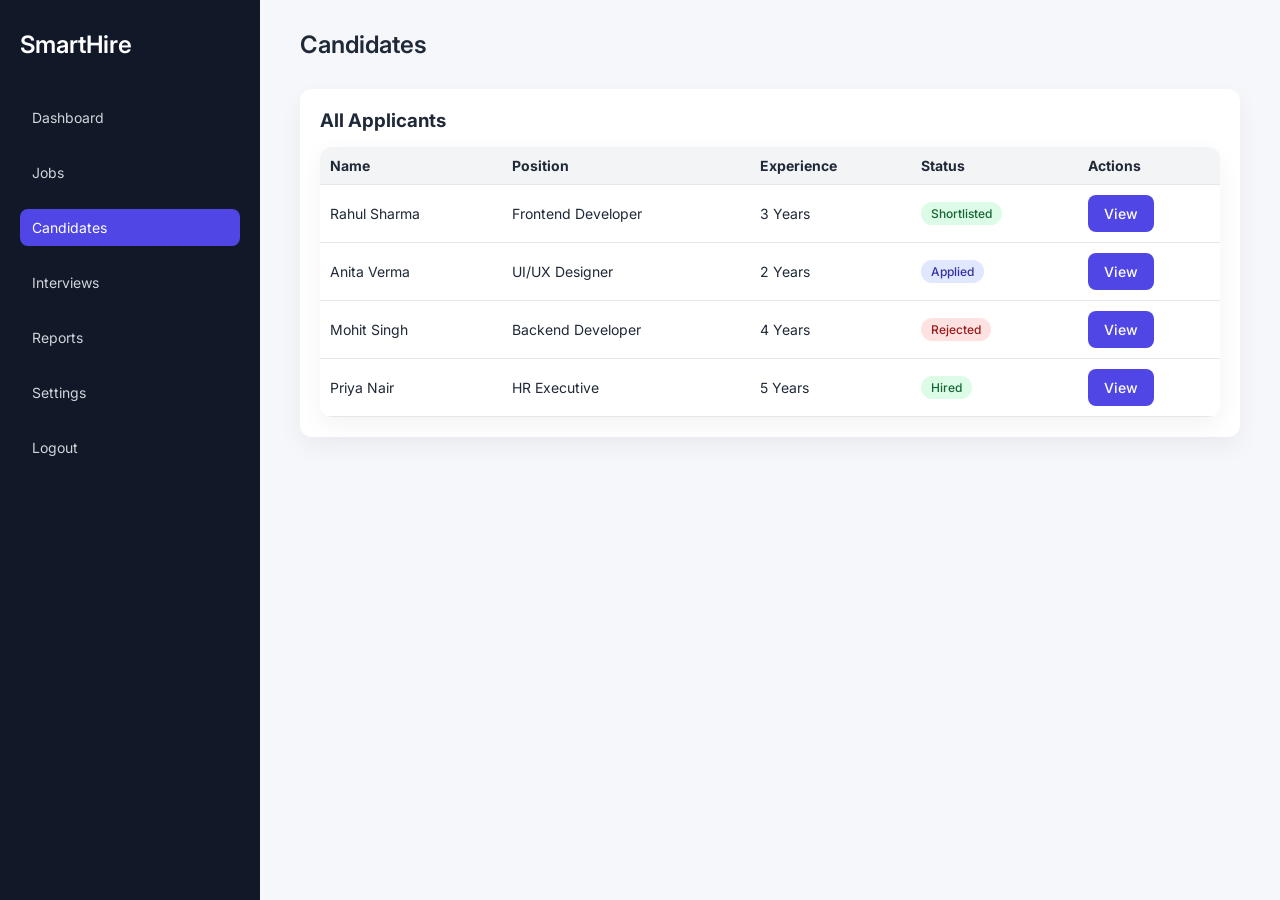
==== candidates.html @ 8ff3d331 "Initial commit - SmartHire Enterprise UI" ====
<!DOCTYPE html>
<html>
<head>
    <title>Candidates - SmartHire Enterprise</title>
    <link rel="stylesheet" href="css/style.css">
</head>
<body>

<div class="dashboard-layout">

    <!-- SIDEBAR -->
    <div class="sidebar">
        <h2>SmartHire</h2>

        <ul>
            <li><a href="dashboard.html">Dashboard</a></li>
            <li><a href="jobs.html">Jobs</a></li>
            <li><a href="candidates.html" class="active">Candidates</a></li>
            <li><a href="interviews.html">Interviews</a></li>
            <li><a href="reports.html">Reports</a></li>
            <li><a href="settings.html">Settings</a></li>
            <li><a href="index.html">Logout</a></li>
        </ul>
    </div>

    <!-- MAIN -->
    <div class="main-content">

        <div class="topbar">
            <h2>Candidates</h2>
        </div>

        <div class="table-card">
            <h3>All Applicants</h3>

            <table>
                <tr>
                    <th>Name</th>
                    <th>Position</th>
                    <th>Experience</th>
                    <th>Status</th>
                    <th>Actions</th>
                </tr>

                <tr>
                    <td>Rahul Sharma</td>
                    <td>Frontend Developer</td>
                    <td>3 Years</td>
                    <td><span class="status-tag status-open">Shortlisted</span></td>
                    <td>
                        <button class="add-job-btn">View</button>
                    </td>
                </tr>

                <tr>
                    <td>Anita Verma</td>
                    <td>UI/UX Designer</td>
                    <td>2 Years</td>
                    <td><span class="status-tag status-draft">Applied</span></td>
                    <td>
                        <button class="add-job-btn">View</button>
                    </td>
                </tr>

                <tr>
                    <td>Mohit Singh</td>
                    <td>Backend Developer</td>
                    <td>4 Years</td>
                    <td><span class="status-tag status-closed">Rejected</span></td>
                    <td>
                        <button class="add-job-btn">View</button>
                    </td>
                </tr>

                <tr>
                    <td>Priya Nair</td>
                    <td>HR Executive</td>
                    <td>5 Years</td>
                    <td><span class="status-tag status-open">Hired</span></td>
                    <td>
                        <button class="add-job-btn">View</button>
                    </td>
                </tr>

            </table>
        </div>

    </div>

</div>

</body>
</html>
---- css/style.css ----
@import url('https://fonts.googleapis.com/css2?family=Inter:wght@400;500;600;700&display=swap');

*{
    margin:0;
    padding:0;
    box-sizing:border-box;
    font-family:'Inter',sans-serif;
}

body{
    background:#f5f7fa;
    color:#1f2937;
}

/* LOGIN */
.login-wrapper{
    height:100vh;
    display:flex;
    justify-content:center;
    align-items:center;
}

.login-card{
    width:380px;
    background:#fff;
    padding:40px;
    border-radius:12px;
    box-shadow:0 15px 40px rgba(0,0,0,0.08);
}

.login-card h2{
    margin-bottom:25px;
    text-align:center;
}

.login-card input{
    width:100%;
    padding:12px;
    margin-bottom:15px;
    border:1px solid #e5e7eb;
    border-radius:8px;
}

.login-card .row{
    display:flex;
    justify-content:space-between;
    font-size:13px;
    margin-bottom:15px;
}

.login-card button{
    width:100%;
    padding:12px;
    background:#4f46e5;
    color:white;
    border:none;
    border-radius:8px;
    cursor:pointer;
    font-weight:600;
}

.login-card button:hover{
    background:#4338ca;
}
/* ===== LOGIN PAGE ===== */

.login-body{
    margin:0;
    font-family: 'Poppins', sans-serif;
    background:#f3f4f6;
    display:flex;
    justify-content:center;
    align-items:center;
    height:100vh;
}

.login-container{
    width:100%;
    max-width:400px;
}

.login-card{
    background:white;
    padding:40px;
    border-radius:12px;
    box-shadow:0 15px 35px rgba(0,0,0,0.08);
}

.logo{
    text-align:center;
    margin-bottom:5px;
}

.subtitle{
    text-align:center;
    color:#6b7280;
    font-size:14px;
    margin-bottom:30px;
}

.login-options{
    display:flex;
    justify-content:space-between;
    font-size:13px;
    margin-bottom:20px;
}

.login-options a{
    text-decoration:none;
    color:#4f46e5;
}

.login-btn{
    width:100%;
    background:#4f46e5;
    color:white;
    padding:12px;
    border:none;
    border-radius:8px;
    cursor:pointer;
    font-weight:600;
}
/* LAYOUT */
.layout{
    display:flex;
    min-height:100vh;
}

/* SIDEBAR */
.sidebar{
    width:250px;
    background:#111827;
    color:white;
    padding:25px;
}

.sidebar h2{
    margin-bottom:40px;
}

.sidebar ul{
    list-style:none;
}

.sidebar ul li{
    margin-bottom:15px;
}

.sidebar ul li a{
    text-decoration:none;
    color:#d1d5db;
    padding:10px;
    display:block;
    border-radius:8px;
}

.sidebar ul li a:hover,
.sidebar ul li a.active{
    background:#4f46e5;
    color:white;
}

/* MAIN */
.main{
    flex:1;
    padding:25px 40px;
}

/* TOPBAR */
.topbar{
    display:flex;
    justify-content:space-between;
    align-items:center;
    margin-bottom:25px;
}

.search-bar input{
    padding:8px 12px;
    border:1px solid #e5e7eb;
    border-radius:6px;
}

/* CARDS */
.cards{
    display:grid;
    grid-template-columns:repeat(4,1fr);
    gap:20px;
    margin-bottom:30px;
}

.card{
    background:white;
    padding:20px;
    border-radius:12px;
    box-shadow:0 8px 25px rgba(0,0,0,0.05);
}

.card h4{
    font-size:14px;
    color:#6b7280;
}

.card p{
    font-size:30px;
    font-weight:700;
}

/* TABLE */
table{
    width:100%;
    border-collapse:collapse;
    background:white;
    border-radius:12px;
    overflow:hidden;
    box-shadow:0 8px 25px rgba(0,0,0,0.05);
}

table th, table td{
    padding:14px;
    text-align:left;
}

table th{
    background:#f3f4f6;
}

table tr{
    border-bottom:1px solid #e5e7eb;
}

/* STATUS */
.status{
    padding:6px 12px;
    border-radius:20px;
    font-size:12px;
    color:white;
}

.open{background:#10b981;}
.closed{background:#ef4444;}
.draft{background:#9ca3af;}
.shortlisted{background:#3b82f6;}
.rejected{background:#f59e0b;}
.hired{background:#10b981;}

/* JOB GRID */
.job-grid{
    display:grid;
    grid-template-columns:repeat(3,1fr);
    gap:20px;
}

.job-card{
    background:white;
    padding:20px;
    border-radius:12px;
    box-shadow:0 8px 20px rgba(0,0,0,0.05);
}

.job-card h3{
    margin-bottom:10px;
}

/* INTERVIEW GRID */
.interview-grid{
    display:grid;
    grid-template-columns:repeat(2,1fr);
    gap:20px;
}

.interview-card{
    background:white;
    padding:20px;
    border-radius:12px;
    box-shadow:0 8px 20px rgba(0,0,0,0.05);
}

/* REPORT BARS */
.bar{
    height:12px;
    background:#e5e7eb;
    border-radius:20px;
    margin-bottom:15px;
}

.bar-fill{
    height:100%;
    background:#4f46e5;
    border-radius:20px;
}

/* RESPONSIVE */
@media(max-width:1024px){
    .cards{grid-template-columns:repeat(2,1fr);}
    .job-grid{grid-template-columns:repeat(2,1fr);}
}

@media(max-width:768px){
    .sidebar{display:none;}
    .cards{grid-template-columns:1fr;}
    .job-grid{grid-template-columns:1fr;}
    .interview-grid{grid-template-columns:1fr;}
}
/* ===== DASHBOARD LAYOUT ===== */

.dashboard-layout{
    display:flex;
    min-height:100vh;
}

/* SIDEBAR */
.sidebar{
    width:260px;
    background:#111827;
    color:white;
    padding:30px 20px;
}

.sidebar h2{
    margin-bottom:40px;
    font-weight:600;
}

.sidebar ul{
    list-style:none;
}

.sidebar ul li{
    margin-bottom:18px;
}

.sidebar ul li a{
    text-decoration:none;
    color:#d1d5db;
    padding:10px 12px;
    display:block;
    border-radius:8px;
    font-size:14px;
    transition:0.3s;
}

.sidebar ul li a:hover,
.sidebar ul li a.active{
    background:#4f46e5;
    color:white;
}

/* MAIN AREA */
.main-content{
    flex:1;
    padding:30px 40px;
    background:#f5f7fa;
}

/* TOPBAR */
.topbar{
    display:flex;
    justify-content:space-between;
    align-items:center;
    margin-bottom:30px;
}

.topbar h2{
    font-weight:600;
}

.search-box input{
    padding:8px 12px;
    border:1px solid #e5e7eb;
    border-radius:6px;
}

.profile-area{
    font-size:14px;
    color:#6b7280;
}
/* ===== DASHBOARD CONTENT ===== */

.stats-grid{
    display:grid;
    grid-template-columns:repeat(4, 1fr);
    gap:20px;
    margin-bottom:30px;
}

.stat-card{
    background:white;
    padding:20px;
    border-radius:12px;
    box-shadow:0 10px 25px rgba(0,0,0,0.05);
}

.stat-card h4{
    font-size:14px;
    color:#6b7280;
    margin-bottom:8px;
}

.stat-card h2{
    font-weight:600;
    color:#111827;
}

/* TABLE */

.table-card{
    background:white;
    padding:20px;
    border-radius:12px;
    box-shadow:0 10px 25px rgba(0,0,0,0.05);
    margin-bottom:30px;
}

.table-card h3{
    margin-bottom:15px;
}

table{
    width:100%;
    border-collapse:collapse;
    font-size:14px;
}

table th{
    text-align:left;
    padding:10px;
    background:#f3f4f6;
}

table td{
    padding:10px;
    border-bottom:1px solid #e5e7eb;
}

/* PIPELINE */

.pipeline{
    background:white;
    padding:20px;
    border-radius:12px;
    box-shadow:0 10px 25px rgba(0,0,0,0.05);
}

.pipeline h3{
    margin-bottom:20px;
}

.pipeline-steps{
    display:flex;
    gap:15px;
}

.step{
    flex:1;
    background:#f3f4f6;
    padding:15px;
    border-radius:10px;
    text-align:center;
}

.step h4{
    font-size:13px;
    margin-bottom:6px;
}

.step p{
    font-weight:600;
}
/* ===== JOBS PAGE ===== */

.jobs-header{
    display:flex;
    justify-content:space-between;
    align-items:center;
    margin-bottom:25px;
}

.add-job-btn{
    background:#4f46e5;
    color:white;
    padding:10px 16px;
    border:none;
    border-radius:8px;
    cursor:pointer;
    font-size:14px;
    font-weight:500;
}

.add-job-btn:hover{
    background:#4338ca;
}

.jobs-grid{
    display:grid;
    grid-template-columns:repeat(3, 1fr);
    gap:20px;
}

.job-card{
    background:white;
    padding:20px;
    border-radius:12px;
    box-shadow:0 10px 25px rgba(0,0,0,0.05);
}

.job-card h3{
    margin-bottom:8px;
    font-size:16px;
}

.job-card p{
    font-size:13px;
    color:#6b7280;
    margin-bottom:10px;
}

.status-tag{
    display:inline-block;
    padding:4px 10px;
    border-radius:20px;
    font-size:12px;
    font-weight:500;
}

.status-open{
    background:#dcfce7;
    color:#166534;
}

.status-closed{
    background:#fee2e2;
    color:#991b1b;
}

.status-draft{
    background:#e0e7ff;
    color:#3730a3;
}

.job-footer{
    margin-top:15px;
    font-size:13px;
    color:#374151;
}
/* ===== MODAL ===== */

.modal-toggle{
    display:none;
}

.modal{
    position:fixed;
    top:0;
    left:0;
    width:100%;
    height:100%;
    background:rgba(0,0,0,0.5);
    display:flex;
    justify-content:center;
    align-items:center;
    opacity:0;
    pointer-events:none;
    transition:0.3s;
}

.modal-content{
    background:white;
    width:450px;
    padding:25px;
    border-radius:12px;
}

.modal-content h3{
    margin-bottom:15px;
}

.modal-content input,
.modal-content select{
    width:100%;
    padding:10px;
    margin-bottom:12px;
    border:1px solid #e5e7eb;
    border-radius:6px;
}

.modal-content button{
    background:#4f46e5;
    color:white;
    padding:10px 14px;
    border:none;
    border-radius:6px;
    cursor:pointer;
}

.modal-toggle:checked + .modal{
    opacity:1;
    pointer-events:auto;
}
/* ===== INTERVIEWS PAGE ===== */

.interview-grid{
    display:grid;
    grid-template-columns:repeat(3, 1fr);
    gap:20px;
}

.interview-card{
    background:white;
    padding:20px;
    border-radius:12px;
    box-shadow:0 10px 25px rgba(0,0,0,0.05);
}

.interview-card h3{
    font-size:16px;
    margin-bottom:8px;
}

.interview-card p{
    font-size:13px;
    color:#6b7280;
    margin-bottom:6px;
}

.interview-date{
    margin-top:12px;
    font-weight:600;
    color:#111827;
}

.schedule-btn{
    margin-top:25px;
    background:#4f46e5;
    color:white;
    padding:10px 16px;
    border:none;
    border-radius:8px;
    cursor:pointer;
    font-size:14px;
}
/* ===== REPORTS PAGE ===== */

.report-grid{
    display:grid;
    grid-template-columns:repeat(3, 1fr);
    gap:20px;
    margin-bottom:30px;
}

.report-card{
    background:white;
    padding:20px;
    border-radius:12px;
    box-shadow:0 10px 25px rgba(0,0,0,0.05);
}

.report-card h4{
    font-size:14px;
    color:#6b7280;
    margin-bottom:10px;
}

.report-card h2{
    font-size:28px;
    font-weight:700;
}

.chart-card{
    background:white;
    padding:20px;
    border-radius:12px;
    box-shadow:0 10px 25px rgba(0,0,0,0.05);
}

.chart-card h3{
    margin-bottom:20px;
}

.chart-bar{
    margin-bottom:15px;
}

.chart-bar span{
    display:block;
    font-size:13px;
    margin-bottom:5px;
}

.bar-bg{
    height:12px;
    background:#e5e7eb;
    border-radius:20px;
}

.bar-fill{
    height:100%;
    background:#4f46e5;
    border-radius:20px;
}
/* ===== SETTINGS PAGE ===== */

.settings-container{
    display:grid;
    grid-template-columns: 250px 1fr;
    gap:30px;
}

.settings-menu{
    background:white;
    padding:20px;
    border-radius:12px;
    box-shadow:0 10px 25px rgba(0,0,0,0.05);
}

.settings-menu ul{
    list-style:none;
}

.settings-menu li{
    margin-bottom:15px;
}

.settings-menu a{
    text-decoration:none;
    color:#374151;
    font-size:14px;
}

.settings-menu a.active{
    font-weight:600;
    color:#4f46e5;
}

.settings-content{
    background:white;
    padding:30px;
    border-radius:12px;
    box-shadow:0 10px 25px rgba(0,0,0,0.05);
}

.settings-content h3{
    margin-bottom:20px;
}

.form-group{
    margin-bottom:20px;
}

.form-group label{
    display:block;
    font-size:14px;
    margin-bottom:6px;
    color:#6b7280;
}

.form-group input,
.form-group select{
    width:100%;
    padding:10px;
    border:1px solid #d1d5db;
    border-radius:8px;
    font-size:14px;
}

.save-btn{
    background:#4f46e5;
    color:white;
    padding:10px 20px;
    border:none;
    border-radius:8px;
    cursor:pointer;
}
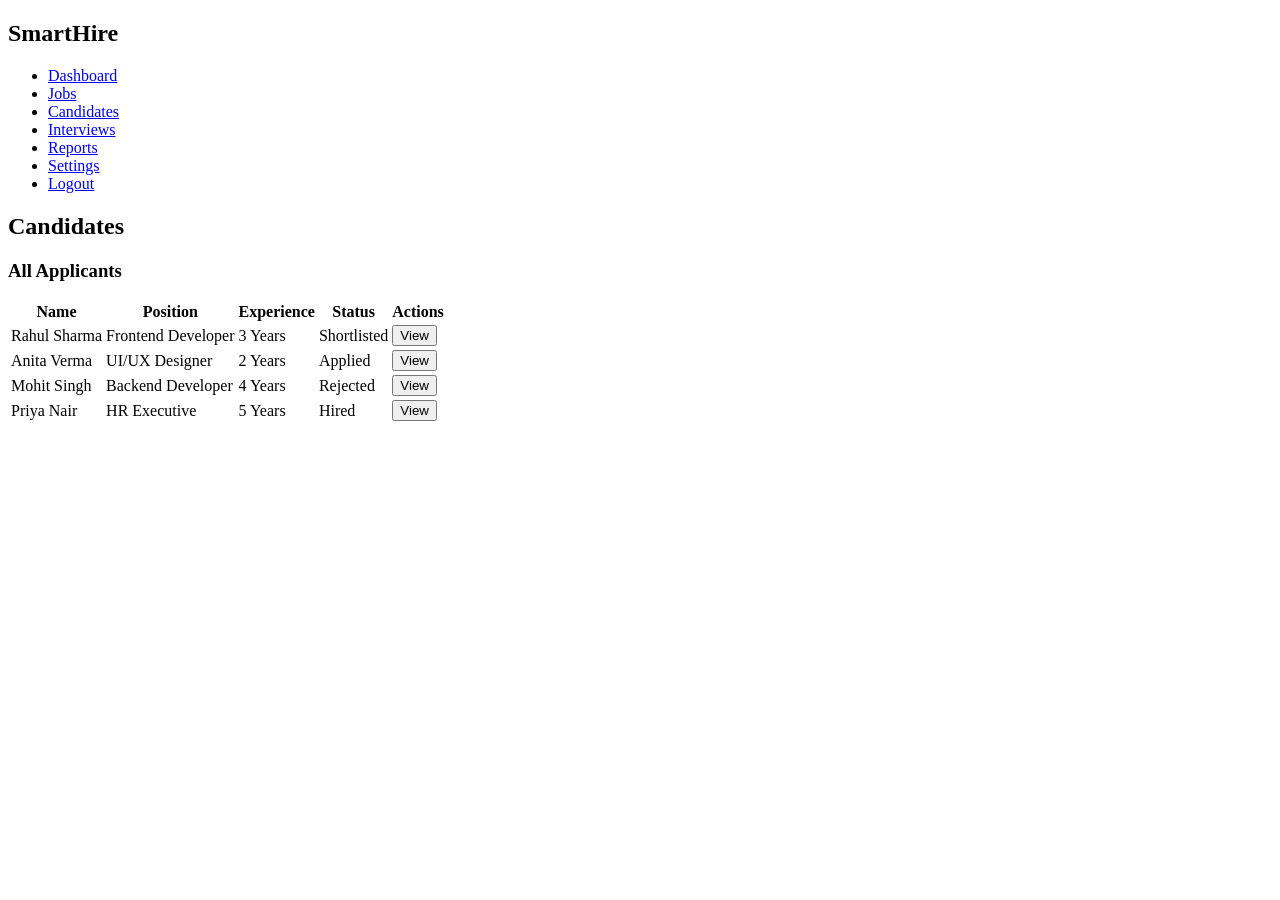
==== commit d54d83fe: "Add files via upload" ====
--- a/candidates.html
+++ b/candidates.html
@@ -1,93 +1,93 @@
-<!DOCTYPE html>
-<html>
-<head>
-    <title>Candidates - SmartHire Enterprise</title>
-    <link rel="stylesheet" href="css/style.css">
-</head>
-<body>
-
-<div class="dashboard-layout">
-
-    <!-- SIDEBAR -->
-    <div class="sidebar">
-        <h2>SmartHire</h2>
-
-        <ul>
-            <li><a href="dashboard.html">Dashboard</a></li>
-            <li><a href="jobs.html">Jobs</a></li>
-            <li><a href="candidates.html" class="active">Candidates</a></li>
-            <li><a href="interviews.html">Interviews</a></li>
-            <li><a href="reports.html">Reports</a></li>
-            <li><a href="settings.html">Settings</a></li>
-            <li><a href="index.html">Logout</a></li>
-        </ul>
-    </div>
-
-    <!-- MAIN -->
-    <div class="main-content">
-
-        <div class="topbar">
-            <h2>Candidates</h2>
-        </div>
-
-        <div class="table-card">
-            <h3>All Applicants</h3>
-
-            <table>
-                <tr>
-                    <th>Name</th>
-                    <th>Position</th>
-                    <th>Experience</th>
-                    <th>Status</th>
-                    <th>Actions</th>
-                </tr>
-
-                <tr>
-                    <td>Rahul Sharma</td>
-                    <td>Frontend Developer</td>
-                    <td>3 Years</td>
-                    <td><span class="status-tag status-open">Shortlisted</span></td>
-                    <td>
-                        <button class="add-job-btn">View</button>
-                    </td>
-                </tr>
-
-                <tr>
-                    <td>Anita Verma</td>
-                    <td>UI/UX Designer</td>
-                    <td>2 Years</td>
-                    <td><span class="status-tag status-draft">Applied</span></td>
-                    <td>
-                        <button class="add-job-btn">View</button>
-                    </td>
-                </tr>
-
-                <tr>
-                    <td>Mohit Singh</td>
-                    <td>Backend Developer</td>
-                    <td>4 Years</td>
-                    <td><span class="status-tag status-closed">Rejected</span></td>
-                    <td>
-                        <button class="add-job-btn">View</button>
-                    </td>
-                </tr>
-
-                <tr>
-                    <td>Priya Nair</td>
-                    <td>HR Executive</td>
-                    <td>5 Years</td>
-                    <td><span class="status-tag status-open">Hired</span></td>
-                    <td>
-                        <button class="add-job-btn">View</button>
-                    </td>
-                </tr>
-
-            </table>
-        </div>
-
-    </div>
-
-</div>
-
-</body>
+<!DOCTYPE html>
+<html>
+<head>
+    <title>Candidates - SmartHire Enterprise</title>
+    <link rel="stylesheet" href="css/style.css">
+</head>
+<body>
+
+<div class="dashboard-layout">
+
+    <!-- SIDEBAR -->
+    <div class="sidebar">
+        <h2>SmartHire</h2>
+
+        <ul>
+            <li><a href="dashboard.html">Dashboard</a></li>
+            <li><a href="jobs.html">Jobs</a></li>
+            <li><a href="candidates.html" class="active">Candidates</a></li>
+            <li><a href="interviews.html">Interviews</a></li>
+            <li><a href="reports.html">Reports</a></li>
+            <li><a href="settings.html">Settings</a></li>
+            <li><a href="index.html">Logout</a></li>
+        </ul>
+    </div>
+
+    <!-- MAIN -->
+    <div class="main-content">
+
+        <div class="topbar">
+            <h2>Candidates</h2>
+        </div>
+
+        <div class="table-card">
+            <h3>All Applicants</h3>
+
+            <table>
+                <tr>
+                    <th>Name</th>
+                    <th>Position</th>
+                    <th>Experience</th>
+                    <th>Status</th>
+                    <th>Actions</th>
+                </tr>
+
+                <tr>
+                    <td>Rahul Sharma</td>
+                    <td>Frontend Developer</td>
+                    <td>3 Years</td>
+                    <td><span class="status-tag status-open">Shortlisted</span></td>
+                    <td>
+                        <button class="add-job-btn">View</button>
+                    </td>
+                </tr>
+
+                <tr>
+                    <td>Anita Verma</td>
+                    <td>UI/UX Designer</td>
+                    <td>2 Years</td>
+                    <td><span class="status-tag status-draft">Applied</span></td>
+                    <td>
+                        <button class="add-job-btn">View</button>
+                    </td>
+                </tr>
+
+                <tr>
+                    <td>Mohit Singh</td>
+                    <td>Backend Developer</td>
+                    <td>4 Years</td>
+                    <td><span class="status-tag status-closed">Rejected</span></td>
+                    <td>
+                        <button class="add-job-btn">View</button>
+                    </td>
+                </tr>
+
+                <tr>
+                    <td>Priya Nair</td>
+                    <td>HR Executive</td>
+                    <td>5 Years</td>
+                    <td><span class="status-tag status-open">Hired</span></td>
+                    <td>
+                        <button class="add-job-btn">View</button>
+                    </td>
+                </tr>
+
+            </table>
+        </div>
+
+    </div>
+
+</div>
+
+</body>
 </html>
